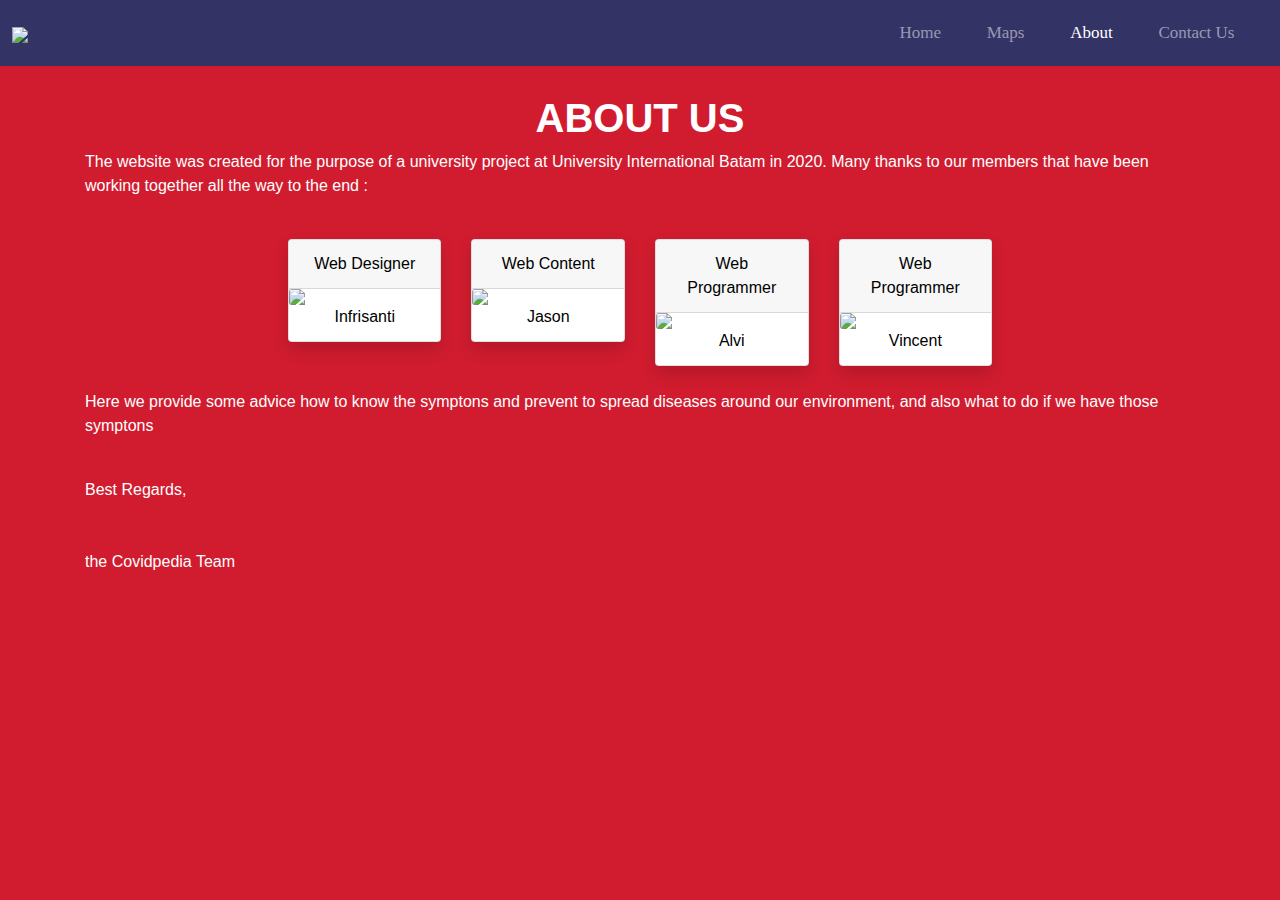
==== about.html @ efbc3bfc "second" ====
<!DOCTYPE html>
<html>

<head>
    <meta charset="UTF-8">
    <meta name="viewport" content="width=device-width, initial-scale=1, shrink-to-fit=no">
    <meta http-equiv="X-UA-Compatible" content="ie=edge">


    <link rel="stylesheet" href="https://stackpath.bootstrapcdn.com/bootstrap/4.4.1/css/bootstrap.min.css"
        integrity="sha384-Vkoo8x4CGsO3+Hhxv8T/Q5PaXtkKtu6ug5TOeNV6gBiFeWPGFN9MuhOf23Q9Ifjh" crossorigin="anonymous">
    <link href="//db.onlinewebfonts.com/c/fd732bd7de8c4c02d9250cc4adffd9de?family=Kievit" rel="stylesheet"
        type="text/css" />

    <link rel="stylesheet" href="css/style.css">
    
    <title>CovidPedia</title>
</head>

<body class="about">

    <nav class="navbar fixed-top navbar-expand-md navbar-dark topnav ">
        <a class="navbar-brand">
            <img src="img/logo.png" width="100%">
        </a>
        <button class="navbar-toggler" type="button" data-toggle="collapse" data-target="#navbarNavAltMarkup"
            aria-controls="navbarNavAltMarkup" aria-expanded="false" aria-label="Toggle navigation">
            <span class="navbar-toggler-icon"></span>
        </button>
        <div class="collapse navbar-collapse justify-content-end" id="navbarNavAltMarkup">
            <ul class="navbar-nav">
                <li class="nav-item">
                    <a class="nav-link" href="index.html">Home &nbsp;&nbsp;&nbsp;&nbsp;&nbsp;&nbsp;</a>
                </li>
                <li class="nav-item">
                    <a class="nav-link" href="maps.html">Maps &nbsp;&nbsp;&nbsp;&nbsp;&nbsp;&nbsp;</a>
                </li>
                <li class="nav-item active">
                    <a class="nav-link active" href="#">About &nbsp;&nbsp;&nbsp;&nbsp;&nbsp;&nbsp;<span
                            class="sr-only">(current)</span></a>
                </li>
                <li class="nav-item">
                    <a class="nav-link" href="contact.html">Contact Us &nbsp;&nbsp;&nbsp;&nbsp;&nbsp;</a>
                </li>
            </ul>
        </div>
    </nav>
    ​​​​​
    <div class="containter">
        <h1 class="text-center"><b>ABOUT US</b> </h1>
    </div>

    <div class="container">
        <p>
            The website was created for the purpose of a university project at University
            International Batam in 2020. Many thanks to our members that have been working
            together all the way to the end :
        </p>
        <div class="card-group justify-content-center">
            <div class="row mb-3">
                <div class="col-6 mb-2 col-lg-3">
                    <div class="card shadow">
                        <dix class="card-header text-center">
                            Web Designer
                        </dix>
                        <img class="card-img" src="img/female.png" width="100%">
                        <div class="card-foot text-center">
                            <div class="card-title"> Infrisanti</div>
                        </div>
                    </div>
                </div>
                <div class="col-6 mb-2 col-lg-3">
                    <div class="card shadow">
                        <dix class="card-header text-center">
                            Web Content
                        </dix>
                        <img class="card-img" src="img/male.png" width="100%">
                        <div class="card-foot text-center">
                            <div class="card-title"> Jason</div>
                        </div>
                    </div>
                </div>
                <div class="col-6 mb-2 col-lg-3">
                    <div class="card shadow">
                        <dix class="card-header text-center">
                            Web Programmer
                        </dix>
                        <img class="card-img" src="img/female.png" width="100%">
                        <div class="card-foot text-center">
                            <div class="card-title"> Alvi</div>
                        </div>
                    </div>
                </div>
                <div class="col-6 mb-2 col-lg-3">
                    <div class="card shadow">
                        <dix class="card-header text-center">
                            Web Programmer
                        </dix>
                        <img class="card-img" src="img/male.png" width="100%">
                        <div class="card-foot text-center">
                            <div class="card-title"> Vincent</div>
                        </div>
                    </div>
                </div>
            </div>
        </div>
        <p>
            Here we provide some advice how to know the symptons and prevent to spread
            diseases around our environment, and also what to do if we have those symptons
        </p>
        <br>
        Best Regards,
        <br><br><br>
        the Covidpedia Team
    </div>

    <script src="https://ajax.googleapis.com/ajax/libs/jquery/3.3.1/jquery.min.js"></script>
    <script src="https://maxcdn.bootstrapcdn.com/bootstrap/4.3.1/js/bootstrap.min.js"></script>
    <script src="https://cdnjs.cloudflare.com/ajax/libs/popper.js/1.14.7/umd/popper.min.js"></script>
    <script type="text/javascript">
        if (typeof document.onselectstart != "undefined") {
            document.onselectstart = new Function("return false");
        } else {
            document.onmousedown = new Function("return false");
            document.onmouseup = new Function("return true");
        }
    </script>



</body>

</html>
---- css/style.css ----
html {
  scroll-behavior: smooth;
}

body {
  margin: 0;
  padding: 0;
  margin-top: 70px;
}
.header {
  font-weight: bold;
}

.primary {
  background-image: linear-gradient(
    #eb3530,
    #cf3538,
    #b03541,
    #8e344b,
    #7b3451,
    #50335e,
    #3d3363,
    #333366
  );
  height: 3000px;
  color: white;
  font-family: Arial, Helvetica, sans-serif;
}

.about {
  background-color: #d11c2f;
  color: white;
  font-family: Arial, Helvetica, sans-serif;
}

.contact {
  background-color: #d11c2f;
  color: white;
  font-family: Arial, Helvetica, sans-serif;
}

.topnav {
  background-color: #333366;
  font-family: "Kievit";
  text-align: center;
  font-size: 17px;
  padding: 12px;
}

.jumbotron {
  background-color: transparent;
  padding: 100px;
}

.pads {
  padding-left: 100px;
  padding-right: 100px;
  color: black;
  text-align: center;
}

.img-read {
  width: 75%;
}
.secondary h1 {
  color: rgba(71, 13, 13, 0.815);
  text-shadow: 0px 7.5px 0.05px #dc4848;
  text-align: center;
  margin-top: auto;
}

.col-6 {
  font-size: auto;
}

.marg {
  margin-top: 100px;
}

.col-xl-3 {
  font-size: 15pt;
}

.row {
  margin-top: 25px;
}

.kartu {
  color: red;
  font-weight: bold;
  text-align: center;
}

.card-body {
  display: block;
}

.card-group {
  color: black;
}

.box-purple {
  background-color: #642b75;
  background-size: cover;
  padding: 20px;
  color: white;
  width: fit-content;
  height: fit-content;
  margin-top: 15%;
  width: 100%;
}

#content {
  position: absolute;
  left: 0;
  right: 0;
  bottom: 0;
  top: 20px;
  overflow: hidden;
}

.comment {
  resize: none;
}

.indonesia {
  color: rgb(255, 254, 254);
}

.berterimakasih {
  color: yellow;
}

.dot {
  color: white;
  display: inline;
}

.stayhome { 
  color: yellow;
}

.d-md-block{
  background-color: rgba(0, 0, 0, 0.788);
  padding: 40px;
  color: white;
  text-align: center;
}

.carousel-item img{
  height: 500px;
}
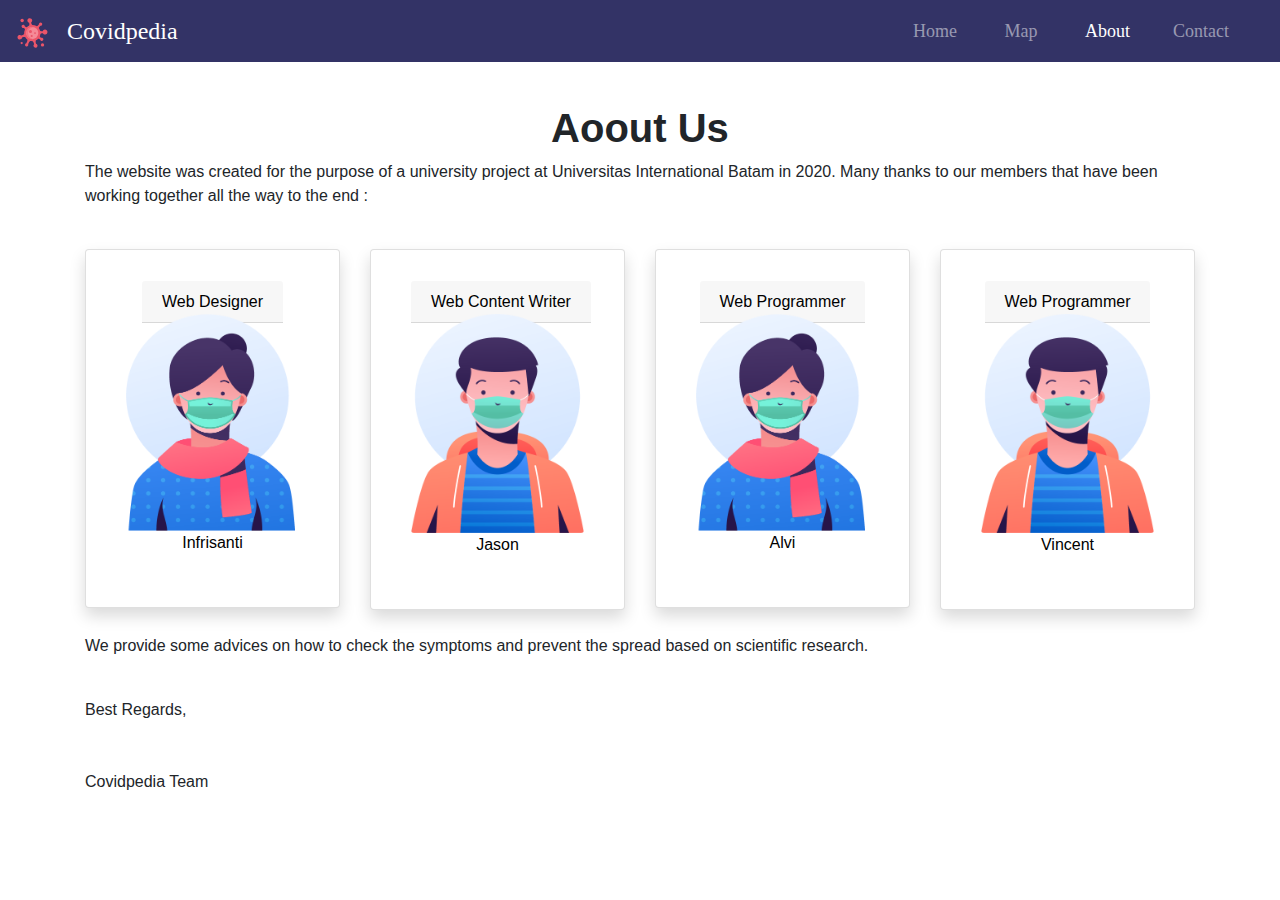
==== commit dc21d3a3: "initial" ====
--- a/about.html
+++ b/about.html
@@ -1,133 +1,135 @@
-<!DOCTYPE html>
-<html>
-
-<head>
-    <meta charset="UTF-8">
-    <meta name="viewport" content="width=device-width, initial-scale=1, shrink-to-fit=no">
-    <meta http-equiv="X-UA-Compatible" content="ie=edge">
-
-
-    <link rel="stylesheet" href="https://stackpath.bootstrapcdn.com/bootstrap/4.4.1/css/bootstrap.min.css"
-        integrity="sha384-Vkoo8x4CGsO3+Hhxv8T/Q5PaXtkKtu6ug5TOeNV6gBiFeWPGFN9MuhOf23Q9Ifjh" crossorigin="anonymous">
-    <link href="//db.onlinewebfonts.com/c/fd732bd7de8c4c02d9250cc4adffd9de?family=Kievit" rel="stylesheet"
-        type="text/css" />
-
-    <link rel="stylesheet" href="css/style.css">
-    
-    <title>CovidPedia</title>
-</head>
-
-<body class="about">
-
-    <nav class="navbar fixed-top navbar-expand-md navbar-dark topnav ">
-        <a class="navbar-brand">
-            <img src="img/logo.png" width="100%">
-        </a>
-        <button class="navbar-toggler" type="button" data-toggle="collapse" data-target="#navbarNavAltMarkup"
-            aria-controls="navbarNavAltMarkup" aria-expanded="false" aria-label="Toggle navigation">
-            <span class="navbar-toggler-icon"></span>
-        </button>
-        <div class="collapse navbar-collapse justify-content-end" id="navbarNavAltMarkup">
-            <ul class="navbar-nav">
-                <li class="nav-item">
-                    <a class="nav-link" href="index.html">Home &nbsp;&nbsp;&nbsp;&nbsp;&nbsp;&nbsp;</a>
-                </li>
-                <li class="nav-item">
-                    <a class="nav-link" href="maps.html">Maps &nbsp;&nbsp;&nbsp;&nbsp;&nbsp;&nbsp;</a>
-                </li>
-                <li class="nav-item active">
-                    <a class="nav-link active" href="#">About &nbsp;&nbsp;&nbsp;&nbsp;&nbsp;&nbsp;<span
-                            class="sr-only">(current)</span></a>
-                </li>
-                <li class="nav-item">
-                    <a class="nav-link" href="contact.html">Contact Us &nbsp;&nbsp;&nbsp;&nbsp;&nbsp;</a>
-                </li>
-            </ul>
-        </div>
-    </nav>
-    ​​​​​
-    <div class="containter">
-        <h1 class="text-center"><b>ABOUT US</b> </h1>
-    </div>
-
-    <div class="container">
-        <p>
-            The website was created for the purpose of a university project at University
-            International Batam in 2020. Many thanks to our members that have been working
-            together all the way to the end :
-        </p>
-        <div class="card-group justify-content-center">
-            <div class="row mb-3">
-                <div class="col-6 mb-2 col-lg-3">
-                    <div class="card shadow">
-                        <dix class="card-header text-center">
-                            Web Designer
-                        </dix>
-                        <img class="card-img" src="img/female.png" width="100%">
-                        <div class="card-foot text-center">
-                            <div class="card-title"> Infrisanti</div>
-                        </div>
-                    </div>
-                </div>
-                <div class="col-6 mb-2 col-lg-3">
-                    <div class="card shadow">
-                        <dix class="card-header text-center">
-                            Web Content
-                        </dix>
-                        <img class="card-img" src="img/male.png" width="100%">
-                        <div class="card-foot text-center">
-                            <div class="card-title"> Jason</div>
-                        </div>
-                    </div>
-                </div>
-                <div class="col-6 mb-2 col-lg-3">
-                    <div class="card shadow">
-                        <dix class="card-header text-center">
-                            Web Programmer
-                        </dix>
-                        <img class="card-img" src="img/female.png" width="100%">
-                        <div class="card-foot text-center">
-                            <div class="card-title"> Alvi</div>
-                        </div>
-                    </div>
-                </div>
-                <div class="col-6 mb-2 col-lg-3">
-                    <div class="card shadow">
-                        <dix class="card-header text-center">
-                            Web Programmer
-                        </dix>
-                        <img class="card-img" src="img/male.png" width="100%">
-                        <div class="card-foot text-center">
-                            <div class="card-title"> Vincent</div>
-                        </div>
-                    </div>
-                </div>
-            </div>
-        </div>
-        <p>
-            Here we provide some advice how to know the symptons and prevent to spread
-            diseases around our environment, and also what to do if we have those symptons
-        </p>
-        <br>
-        Best Regards,
-        <br><br><br>
-        the Covidpedia Team
-    </div>
-
-    <script src="https://ajax.googleapis.com/ajax/libs/jquery/3.3.1/jquery.min.js"></script>
-    <script src="https://maxcdn.bootstrapcdn.com/bootstrap/4.3.1/js/bootstrap.min.js"></script>
-    <script src="https://cdnjs.cloudflare.com/ajax/libs/popper.js/1.14.7/umd/popper.min.js"></script>
-    <script type="text/javascript">
-        if (typeof document.onselectstart != "undefined") {
-            document.onselectstart = new Function("return false");
-        } else {
-            document.onmousedown = new Function("return false");
-            document.onmouseup = new Function("return true");
-        }
-    </script>
-
-
-
-</body>
-
+<!DOCTYPE html>
+<html>
+
+<head>
+    <meta charset="UTF-8">
+    <meta name="viewport" content="width=device-width, initial-scale=1, shrink-to-fit=no">
+    <meta http-equiv="X-UA-Compatible" content="ie=edge">
+
+
+    <link rel="stylesheet" href="https://stackpath.bootstrapcdn.com/bootstrap/4.4.1/css/bootstrap.min.css"
+        integrity="sha384-Vkoo8x4CGsO3+Hhxv8T/Q5PaXtkKtu6ug5TOeNV6gBiFeWPGFN9MuhOf23Q9Ifjh" crossorigin="anonymous">
+    <link href="//db.onlinewebfonts.com/c/fd732bd7de8c4c02d9250cc4adffd9de?family=Kievit" rel="stylesheet"
+        type="text/css" />
+
+    <link rel="stylesheet" href="css/style.css">
+    
+    <title>Covidpedia - About</title>
+</head>
+
+<body class="about">
+
+    <nav class="navbar fixed-top navbar-expand-md navbar-dark mb-3 topnav ">
+        <a class="navbar-brand" href="index.html">
+            <img src="img/virus.svg" height="30px">
+            &nbsp; Covidpedia
+        </a>
+        <button class="navbar-toggler" type="button" data-toggle="collapse" data-target="#navbarNavAltMarkup"
+            aria-controls="navbarNavAltMarkup" aria-expanded="false" aria-label="Toggle navigation">
+            <span class="navbar-toggler-icon"></span>
+        </button>
+        <div class="collapse navbar-collapse justify-content-end" id="navbarNavAltMarkup">
+            <ul class="navbar-nav">
+                <li class="nav-item">
+                    <a class="nav-link" href="index.html">Home &nbsp;&nbsp;&nbsp;&nbsp;&nbsp;&nbsp;</a>
+                </li>
+                <li class="nav-item">
+                    <a class="nav-link" href="map.html">Map &nbsp;&nbsp;&nbsp;&nbsp;&nbsp;&nbsp;</a>
+                </li>
+                <li class="nav-item">
+                    <a class="nav-link active" href="#">About&nbsp;&nbsp;&nbsp;&nbsp;&nbsp;&nbsp; 
+                        <span class="sr-only">(current)</span>
+                    </a>
+                </li>
+                <li class="nav-item">
+                    <a class="nav-link" href="contact.html">Contact &nbsp;&nbsp;&nbsp;&nbsp;&nbsp;</a>
+                </li>
+            </ul>
+        </div>
+    </nav>
+
+    ​​​​​
+    <div class="containter">
+        <h1 class="text-center"><b>Aoout Us</b> </h1>
+    </div>
+
+    <div class="container">
+        <p>
+            The website was created for the purpose of a university project at Universitas
+            International Batam in 2020. Many thanks to our members that have been working
+            together all the way to the end :
+        </p>
+        <div class="card-group justify-content-center">
+            <div class="row mb-3">
+                <div class="col-6 mb-2 col-lg-3">
+                    <div class="card shadow">
+                        <dix class="card-header text-center">
+                            Web Designer
+                        </dix>
+                        <img class="card-img" src="img/female.png" width="100%">
+                        <div class="card-foot text-center">
+                            <div class="card-title"> Infrisanti</div>
+                        </div>
+                    </div>
+                </div>
+                <div class="col-6 mb-2 col-lg-3">
+                    <div class="card shadow">
+                        <dix class="card-header text-center">
+                            Web Content Writer
+                        </dix>
+                        <img class="card-img" src="img/male.png" width="100%">
+                        <div class="card-foot text-center">
+                            <div class="card-title"> Jason</div>
+                        </div>
+                    </div>
+                </div>
+                <div class="col-6 mb-2 col-lg-3">
+                    <div class="card shadow">
+                        <dix class="card-header text-center">
+                            Web Programmer
+                        </dix>
+                        <img class="card-img" src="img/female.png" width="100%">
+                        <div class="card-foot text-center">
+                            <div class="card-title"> Alvi</div>
+                        </div>
+                    </div>
+                </div>
+                <div class="col-6 mb-2 col-lg-3">
+                    <div class="card shadow">
+                        <dix class="card-header text-center">
+                            Web Programmer
+                        </dix>
+                        <img class="card-img" src="img/male.png" width="100%">
+                        <div class="card-foot text-center">
+                            <div class="card-title"> Vincent</div>
+                        </div>
+                    </div>
+                </div>
+            </div>
+        </div>
+        <p>
+            We provide some advices on how to check the symptoms and prevent the spread based on scientific research.
+        </p>
+        <br>
+        Best Regards,
+        <br><br><br>
+        Covidpedia Team
+    </div>
+
+    <script src="https://ajax.googleapis.com/ajax/libs/jquery/3.3.1/jquery.min.js"></script>
+    <script src="https://maxcdn.bootstrapcdn.com/bootstrap/4.3.1/js/bootstrap.min.js"></script>
+    <script src="https://cdnjs.cloudflare.com/ajax/libs/popper.js/1.14.7/umd/popper.min.js"></script>
+    <script type="text/javascript">
+        if (typeof document.onselectstart != "undefined") {
+            document.onselectstart = new Function("return false");
+        } else {
+            document.onmousedown = new Function("return false");
+            document.onmouseup = new Function("return true");
+        }
+    </script>
+
+
+
+</body>
+
 </html>--- a/css/style.css
+++ b/css/style.css
@@ -1,152 +1,163 @@
-html {
-  scroll-behavior: smooth;
-}
-
-body {
-  margin: 0;
-  padding: 0;
-  margin-top: 70px;
-}
-.header {
-  font-weight: bold;
-}
-
-.primary {
-  background-image: linear-gradient(
-    #eb3530,
-    #cf3538,
-    #b03541,
-    #8e344b,
-    #7b3451,
-    #50335e,
-    #3d3363,
-    #333366
-  );
-  height: 3000px;
-  color: white;
-  font-family: Arial, Helvetica, sans-serif;
-}
-
-.about {
-  background-color: #d11c2f;
-  color: white;
-  font-family: Arial, Helvetica, sans-serif;
-}
-
-.contact {
-  background-color: #d11c2f;
-  color: white;
-  font-family: Arial, Helvetica, sans-serif;
-}
-
-.topnav {
-  background-color: #333366;
-  font-family: "Kievit";
-  text-align: center;
-  font-size: 17px;
-  padding: 12px;
-}
-
-.jumbotron {
-  background-color: transparent;
-  padding: 100px;
-}
-
-.pads {
-  padding-left: 100px;
-  padding-right: 100px;
-  color: black;
-  text-align: center;
-}
-
-.img-read {
-  width: 75%;
-}
-.secondary h1 {
-  color: rgba(71, 13, 13, 0.815);
-  text-shadow: 0px 7.5px 0.05px #dc4848;
-  text-align: center;
-  margin-top: auto;
-}
-
-.col-6 {
-  font-size: auto;
-}
-
-.marg {
-  margin-top: 100px;
-}
-
-.col-xl-3 {
-  font-size: 15pt;
-}
-
-.row {
-  margin-top: 25px;
-}
-
-.kartu {
-  color: red;
-  font-weight: bold;
-  text-align: center;
-}
-
-.card-body {
-  display: block;
-}
-
-.card-group {
-  color: black;
-}
-
-.box-purple {
-  background-color: #642b75;
-  background-size: cover;
-  padding: 20px;
-  color: white;
-  width: fit-content;
-  height: fit-content;
-  margin-top: 15%;
-  width: 100%;
-}
-
-#content {
-  position: absolute;
-  left: 0;
-  right: 0;
-  bottom: 0;
-  top: 20px;
-  overflow: hidden;
-}
-
-.comment {
-  resize: none;
-}
-
-.indonesia {
-  color: rgb(255, 254, 254);
-}
-
-.berterimakasih {
-  color: yellow;
-}
-
-.dot {
-  color: white;
-  display: inline;
-}
-
-.stayhome { 
-  color: yellow;
-}
-
-.d-md-block{
-  background-color: rgba(0, 0, 0, 0.788);
-  padding: 40px;
-  color: white;
-  text-align: center;
-}
-
-.carousel-item img{
-  height: 500px;
+/* kalau ada masalah tambahin class aj. klw tambah class, dy bakal detect kok */
+
+html {
+  scroll-behavior: smooth;
+}
+
+body {
+  margin: 0;
+  padding: 0;
+  font-family: Helvetica, Arial, sans-serif;
+}
+
+.header {
+  font-weight: 900;
+  font-size: 50px;
+}
+
+.header-sm{
+  display : none
+}
+
+.card {
+  margin: 0 auto;
+  padding: 40px;
+  flex: auto;
+  display: block;
+  text-align: center;
+}
+
+.contact,
+.about {
+  margin-top: 80px;
+}
+
+.navbar-brand {
+  font-family: "Kievit";
+  font-size: 24px;
+}
+
+.topnav {
+  background-color: #333366;
+  font-family: "Kievit";
+  text-align: center;
+  font-size: 18px;
+}
+
+.bg-custom {
+  background-color: rgba(195, 161, 224, 0.548);
+  height: min-content;
+}
+
+.img-read {
+  width: 75%;
+}
+
+.secondary h1 {
+  color: rgba(71, 13, 13, 0.815);
+  text-shadow: 0px 7.5px 0.05px #dc4848;
+  text-align: center;
+  margin-top: auto;
+}
+
+.col-6 {
+  font-size: auto;
+}
+
+.col-xl-3 {
+  font-size: 15pt;
+}
+
+.row {
+  margin-top: 25px;
+}
+
+.kartu {
+  color: red;
+  font-weight: bold;
+  text-align: center;
+}
+
+.card-body {
+  display: block;
+}
+
+.card-group {
+  color: black;
+}
+
+.box-purple {
+  background-color: #cccccc;
+  background-size: cover;
+  padding: 20px;
+  width: fit-content;
+  height: fit-content;
+  margin-top: 15%;
+  width: 100%;
+}
+
+#content {
+  position: absolute;
+  left: 0;
+  right: 0;
+  bottom: 0;
+  top: 20px;
+  overflow: hidden;
+}
+
+.comment {
+  resize: none;
+}
+
+
+.berterimakasih {
+  color: rgb(255, 0, 0);
+}
+
+.stayhome {
+  color: rgb(255, 0, 0);
+}
+
+.d-md-block {
+  background-color: rgba(0, 0, 0, 0.788);
+  color: white;
+  text-align: center;
+}
+
+.carousel-item img {
+  height: 500px;
+}
+
+@media (max-width: 576px) {
+  .header-md{
+    display: none;
+  }
+
+  .header-sm{
+    display: block;
+    margin-bottom: 17px;
+  }
+
+  .carousel-item img {
+    height: 250px;
+  }
+
+  .d-md-block {
+    height: 175px;
+    background-color: rgba(0, 0, 0, 0.788);
+    color: white;
+    text-align: center;
+  }
+
+  .d-md-block h5 {
+    font-size: xx-small;
+  }
+
+  .d-md-block p {
+    font-size: xx-small;
+  }
+
+  .d-md-block a {
+    font-size: xx-small;
+  }
 }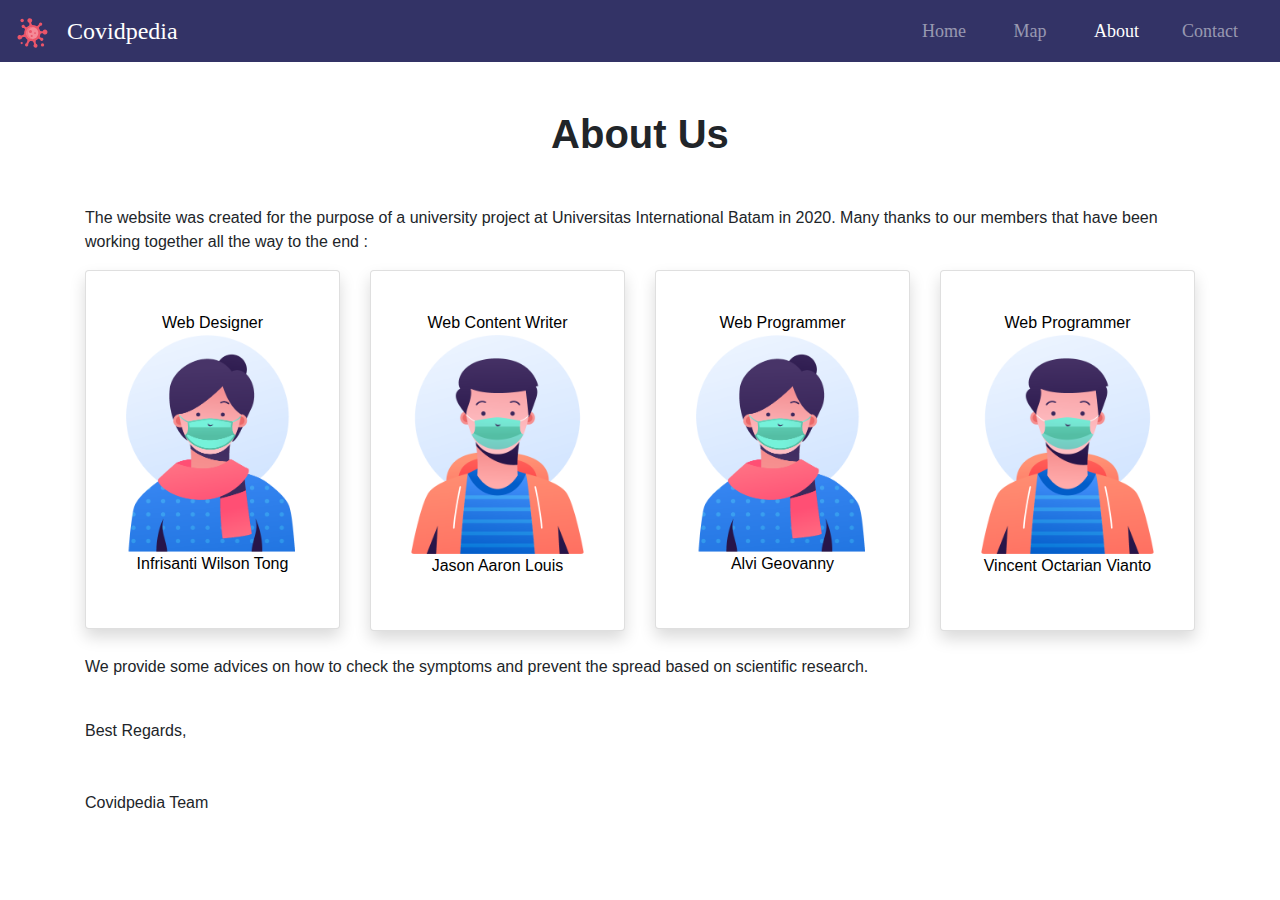
==== commit a6fe524d: "80%" ====
--- a/about.html
+++ b/about.html
@@ -11,15 +11,17 @@
         integrity="sha384-Vkoo8x4CGsO3+Hhxv8T/Q5PaXtkKtu6ug5TOeNV6gBiFeWPGFN9MuhOf23Q9Ifjh" crossorigin="anonymous">
     <link href="//db.onlinewebfonts.com/c/fd732bd7de8c4c02d9250cc4adffd9de?family=Kievit" rel="stylesheet"
         type="text/css" />
+        <link rel="stylesheet" href="https://cdnjs.cloudflare.com/ajax/libs/font-awesome/5.9.0/css/all.min.css">
+    <link rel="stylesheet" href="./css/animate.css" />
 
     <link rel="stylesheet" href="css/style.css">
-    
+
     <title>Covidpedia - About</title>
 </head>
 
-<body class="about">
+<body oncontextmenu="return false;">
 
-    <nav class="navbar fixed-top navbar-expand-md navbar-dark mb-3 topnav ">
+    <nav class="navbar sticky-top navbar-expand-md navbar-dark topnav ">
         <a class="navbar-brand" href="index.html">
             <img src="img/virus.svg" height="30px">
             &nbsp; Covidpedia
@@ -31,29 +33,25 @@
         <div class="collapse navbar-collapse justify-content-end" id="navbarNavAltMarkup">
             <ul class="navbar-nav">
                 <li class="nav-item">
-                    <a class="nav-link" href="index.html">Home &nbsp;&nbsp;&nbsp;&nbsp;&nbsp;&nbsp;</a>
+                    <a class="nav-link" href="index.html">&nbsp;&nbsp;&nbsp;Home &nbsp;&nbsp;&nbsp;</a>
                 </li>
                 <li class="nav-item">
-                    <a class="nav-link" href="map.html">Map &nbsp;&nbsp;&nbsp;&nbsp;&nbsp;&nbsp;</a>
+                    <a class="nav-link" href="map.html">&nbsp;&nbsp;&nbsp;Map &nbsp;&nbsp;&nbsp;</a>
                 </li>
                 <li class="nav-item">
-                    <a class="nav-link active" href="#">About&nbsp;&nbsp;&nbsp;&nbsp;&nbsp;&nbsp; 
+                    <a class="nav-link active" href="#">&nbsp;&nbsp;&nbsp;About &nbsp;&nbsp;&nbsp;
                         <span class="sr-only">(current)</span>
                     </a>
                 </li>
                 <li class="nav-item">
-                    <a class="nav-link" href="contact.html">Contact &nbsp;&nbsp;&nbsp;&nbsp;&nbsp;</a>
+                    <a class="nav-link" href="contact.html">&nbsp;&nbsp;Contact &nbsp;&nbsp;&nbsp;</a>
                 </li>
             </ul>
         </div>
     </nav>
 
-    ​​​​​
-    <div class="containter">
-        <h1 class="text-center"><b>Aoout Us</b> </h1>
-    </div>
-
-    <div class="container">
+    <div class="container mt-5 wow fadeIn" data-wow-delay="0.3s">
+        <h1 class="text-center mb-5"><b>About Us</b> </h1>
         <p>
             The website was created for the purpose of a university project at Universitas
             International Batam in 2020. Many thanks to our members that have been working
@@ -61,47 +59,47 @@
         </p>
         <div class="card-group justify-content-center">
             <div class="row mb-3">
-                <div class="col-6 mb-2 col-lg-3">
+                <div class="col-sm-6 mb-2 col-lg-3 wow rotateIn" data-wow-delay="1s">
                     <div class="card shadow">
-                        <dix class="card-header text-center">
+                        <dix class="text-center">
                             Web Designer
                         </dix>
-                        <img class="card-img" src="img/female.png" width="100%">
+                        <img class="card-img" src="img/female.png">
                         <div class="card-foot text-center">
-                            <div class="card-title"> Infrisanti</div>
+                            <div class="card-title"> Infrisanti Wilson Tong</div>
                         </div>
                     </div>
                 </div>
-                <div class="col-6 mb-2 col-lg-3">
+                <div class="col-sm-6 mb-2 col-lg-3 wow rotateIn" data-wow-delay="1.5s">
                     <div class="card shadow">
-                        <dix class="card-header text-center">
+                        <dix class="text-center">
                             Web Content Writer
                         </dix>
-                        <img class="card-img" src="img/male.png" width="100%">
+                        <img class="card-img" src="img/male.png">
                         <div class="card-foot text-center">
-                            <div class="card-title"> Jason</div>
+                            <div class="card-title"> Jason Aaron Louis</div>
                         </div>
                     </div>
                 </div>
-                <div class="col-6 mb-2 col-lg-3">
+                <div class="col-sm-6 mb-2 col-lg-3 wow rotateIn" data-wow-delay="2s">
                     <div class="card shadow">
-                        <dix class="card-header text-center">
+                        <dix class="text-center">
                             Web Programmer
                         </dix>
-                        <img class="card-img" src="img/female.png" width="100%">
+                        <img class="card-img" src="img/female.png">
                         <div class="card-foot text-center">
-                            <div class="card-title"> Alvi</div>
+                            <div class="card-title"> Alvi Geovanny</div>
                         </div>
                     </div>
                 </div>
-                <div class="col-6 mb-2 col-lg-3">
+                <div class="col-sm-6 mb-2 col-lg-3 wow rotateIn" data-wow-delay="2.5s">
                     <div class="card shadow">
-                        <dix class="card-header text-center">
+                        <dix class="text-center">
                             Web Programmer
                         </dix>
-                        <img class="card-img" src="img/male.png" width="100%">
+                        <img class="card-img" src="img/male.png">
                         <div class="card-foot text-center">
-                            <div class="card-title"> Vincent</div>
+                            <div class="card-title"> Vincent Octarian Vianto</div>
                         </div>
                     </div>
                 </div>
@@ -119,17 +117,8 @@
     <script src="https://ajax.googleapis.com/ajax/libs/jquery/3.3.1/jquery.min.js"></script>
     <script src="https://maxcdn.bootstrapcdn.com/bootstrap/4.3.1/js/bootstrap.min.js"></script>
     <script src="https://cdnjs.cloudflare.com/ajax/libs/popper.js/1.14.7/umd/popper.min.js"></script>
-    <script type="text/javascript">
-        if (typeof document.onselectstart != "undefined") {
-            document.onselectstart = new Function("return false");
-        } else {
-            document.onmousedown = new Function("return false");
-            document.onmouseup = new Function("return true");
-        }
-    </script>
-
-
-
+    <script src="./js/wow.min.js"></script>
+    <script src="./js/index.js"></script>
 </body>
 
 </html>--- a/css/style.css
+++ b/css/style.css
@@ -1,5 +1,3 @@
-/* kalau ada masalah tambahin class aj. klw tambah class, dy bakal detect kok */
-
 html {
   scroll-behavior: smooth;
 }
@@ -8,6 +6,7 @@
   margin: 0;
   padding: 0;
   font-family: Helvetica, Arial, sans-serif;
+  height: 100%;
 }
 
 .header {
@@ -15,21 +14,14 @@
   font-size: 50px;
 }
 
-.header-sm{
-  display : none
+.header-sm {
+  display: none
 }
 
 .card {
   margin: 0 auto;
   padding: 40px;
-  flex: auto;
-  display: block;
-  text-align: center;
-}
-
-.contact,
-.about {
-  margin-top: 80px;
+  text-align: center;
 }
 
 .navbar-brand {
@@ -37,6 +29,10 @@
   font-size: 24px;
 }
 
+.navbar-brand img {
+  height: 30px;
+}
+
 .topnav {
   background-color: #333366;
   font-family: "Kievit";
@@ -44,6 +40,16 @@
   font-size: 18px;
 }
 
+.nav-item {
+  transition: all 0.3s ease 0s;
+}
+
+.nav-item:hover {
+  background-color: #f72664;
+  border-radius: 20px;
+  padding: 0 6px;
+}
+
 .bg-custom {
   background-color: rgba(195, 161, 224, 0.548);
   height: min-content;
@@ -60,18 +66,6 @@
   margin-top: auto;
 }
 
-.col-6 {
-  font-size: auto;
-}
-
-.col-xl-3 {
-  font-size: 15pt;
-}
-
-.row {
-  margin-top: 25px;
-}
-
 .kartu {
   color: red;
   font-weight: bold;
@@ -86,14 +80,38 @@
   color: black;
 }
 
-.box-purple {
-  background-color: #cccccc;
+.box-content {
   background-size: cover;
   padding: 20px;
   width: fit-content;
   height: fit-content;
-  margin-top: 15%;
-  width: 100%;
+  margin-top: 8%;
+  width: 100%;
+}
+
+.box-content img {
+  width: 100%;
+}
+
+.content-list-img {
+  width: 150px !important;
+  height: 150px;
+  border-radius: 50%;
+  object-fit: cover;
+}
+
+.content-sm {
+  display: none;
+}
+
+.box-contact {
+  background-size: cover;
+  padding: 20px;
+  width: fit-content;
+  height: fit-content;
+  margin-top: 8%;
+  width: 100%;
+  background-color: #cccccc;
 }
 
 #content {
@@ -101,7 +119,7 @@
   left: 0;
   right: 0;
   bottom: 0;
-  top: 20px;
+  top: 55px;
   overflow: hidden;
 }
 
@@ -109,6 +127,9 @@
   resize: none;
 }
 
+#virus-img {
+  width: 100%;
+}
 
 .berterimakasih {
   color: rgb(255, 0, 0);
@@ -126,20 +147,97 @@
 
 .carousel-item img {
   height: 500px;
+  object-fit: cover;
+}
+
+#info-covid {
+  margin-top: 150px;
+}
+
+.mapouter {
+  position: relative;
+  text-align: right;
+  height: 330px;
+  width: 100%;
+}
+
+.gmap_canvas {
+  overflow: hidden;
+  background: none !important;
+  height: 330px;
+  width: 100%;
+}
+
+footer {
+  background-color: #333366;
+  color: #ffffff;
+  padding: 60px;
+  margin-top: 100px;
+  width: 100%;
+}
+
+hr .border {
+  width: 75%;
+}
+
+hr .socket {
+  border-top: 2px solid #d5d5d5;
+  padding: 20px;
+}
+
+
+@media(max-width : 1024px) {
+  .content-list-img {
+    width: 125px !important;
+    height: 125px;
+    border-radius: 50%;
+    object-fit: cover;
+  }
+}
+
+@media(max-width : 769px) {
+  .content-list-img {
+    width: 100px !important;
+    height: 100px;
+    border-radius: 50%;
+    object-fit: cover;
+  }
 }
 
 @media (max-width: 576px) {
-  .header-md{
+  .box-content img {
+    width: 100%;
+  }
+
+  .header-md {
     display: none;
   }
 
-  .header-sm{
+  .nav-item:hover {
+    background-color: transparent
+  }
+
+
+  .header-sm {
     display: block;
     margin-bottom: 17px;
   }
 
+  .content-md {
+    display: none;
+  }
+
+  .content-sm {
+    display: block;
+  }
+
+  #info-covid {
+    margin-top: 20px;
+  }
+
   .carousel-item img {
     height: 250px;
+    object-fit: cover;
   }
 
   .d-md-block {
